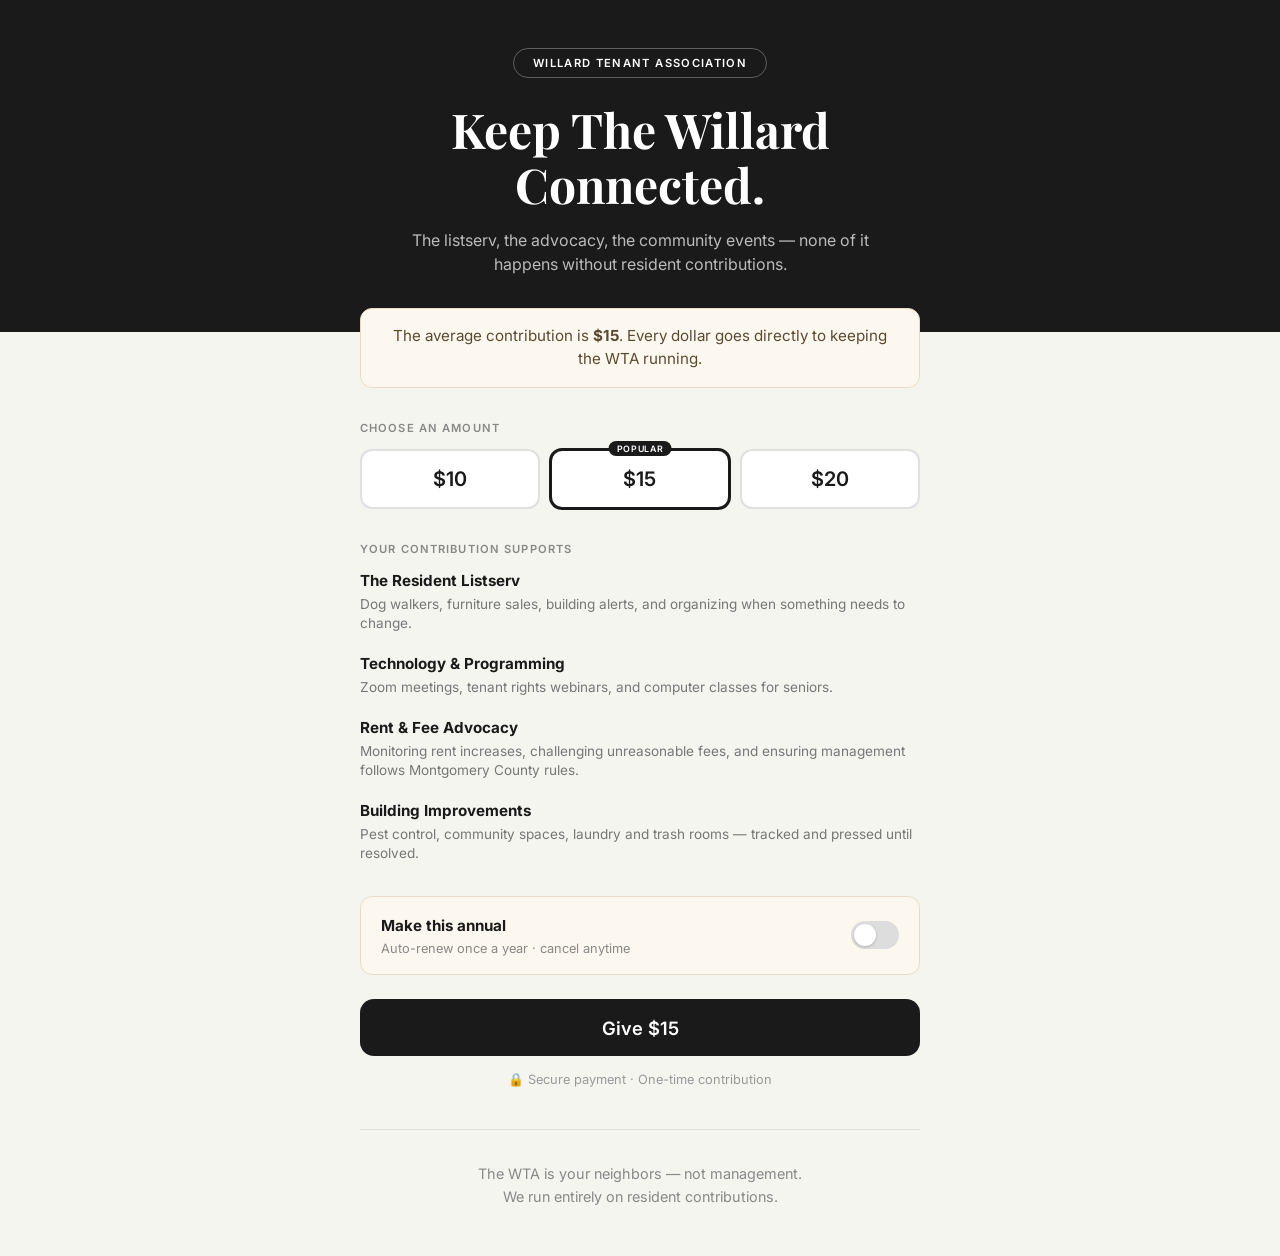
==== index.html @ 4422baaf "Add files via upload" ====
<!DOCTYPE html>
<html lang="en">
<head>
  <meta charset="UTF-8">
  <meta name="viewport" content="width=device-width, initial-scale=1.0">
  <title>Support the Willard Tenant Association</title>
  <link rel="preconnect" href="https://fonts.googleapis.com">
  <link rel="preconnect" href="https://fonts.gstatic.com" crossorigin>
  <link href="https://fonts.googleapis.com/css2?family=Playfair+Display:wght@700&family=Inter:wght@400;500;600&display=swap" rel="stylesheet">
  <link rel="stylesheet" href="style.css">
</head>
<body>
  <!-- Hero Section -->
  <header class="hero">
    <div class="hero-content">
      <span class="badge">WILLARD TENANT ASSOCIATION</span>
      <h1>Keep The Willard<br>Connected.</h1>
      <p class="subtitle">The listserv, the advocacy, the community events — none of it happens without resident contributions.</p>
    </div>
  </header>

  <!-- Main Content -->
  <main class="container">
    <!-- Social Proof Banner -->
    <div class="social-proof">
      The average contribution is <strong>$15</strong>. Every dollar goes directly to keeping the WTA running.
    </div>

    <!-- Amount Selection -->
    <section class="section">
      <h2 class="section-label">CHOOSE AN AMOUNT</h2>
      <div class="amount-grid">
        <button class="amount-btn" data-amount="10">$10</button>
        <button class="amount-btn selected" data-amount="15">
          <span class="popular-tag">POPULAR</span>
          $15
        </button>
        <button class="amount-btn" data-amount="20">$20</button>
      </div>
    </section>

    <!-- What Your Contribution Supports -->
    <section class="section">
      <h2 class="section-label">YOUR CONTRIBUTION SUPPORTS</h2>
      <div class="support-list">
        <div class="support-item">
          <div>
            <strong>The Resident Listserv</strong>
            <p>Dog walkers, furniture sales, building alerts, and organizing when something needs to change.</p>
          </div>
        </div>
        <div class="support-item">
          <div>
            <strong>Technology & Programming</strong>
            <p>Zoom meetings, tenant rights webinars, and computer classes for seniors.</p>
          </div>
        </div>
        <div class="support-item">
          <div>
            <strong>Rent & Fee Advocacy</strong>
            <p>Monitoring rent increases, challenging unreasonable fees, and ensuring management follows Montgomery County rules.</p>
          </div>
        </div>
        <div class="support-item">
          <div>
            <strong>Building Improvements</strong>
            <p>Pest control, community spaces, laundry and trash rooms — tracked and pressed until resolved.</p>
          </div>
        </div>
      </div>
    </section>

    <!-- Annual Toggle -->
    <div class="annual-toggle">
      <div>
        <strong>Make this annual</strong>
        <p>Auto-renew once a year · cancel anytime</p>
      </div>
      <label class="toggle" aria-label="Toggle annual contribution">
        <input type="checkbox" id="annual-toggle">
        <span class="toggle-slider"></span>
      </label>
    </div>

    <!-- CTA Button -->
    <button class="cta-btn" id="give-btn">Give $15</button>

    <!-- Trust Footer -->
    <div class="trust-footer">
      <p>&#128274; Secure payment · <span id="frequency-label">One-time contribution</span></p>
    </div>

    <!-- Closing Message -->
    <div class="closing">
      <p>The WTA is your neighbors — not management.<br>We run entirely on resident contributions.</p>
    </div>
  </main>

  <script src="config.js"></script>
  <script src="script.js"></script>
</body>
</html>
---- style.css ----
/* ===== Reset & Base ===== */
*, *::before, *::after {
  box-sizing: border-box;
  margin: 0;
  padding: 0;
}

body {
  font-family: 'Inter', -apple-system, BlinkMacSystemFont, sans-serif;
  background: #f5f5f0;
  color: #1a1a1a;
  line-height: 1.5;
  -webkit-font-smoothing: antialiased;
}

/* ===== Hero ===== */
.hero {
  background: #1a1a1a;
  color: #fff;
  text-align: center;
  padding: 3rem 1.5rem 3.5rem;
}

.badge {
  display: inline-block;
  border: 1px solid rgba(255,255,255,0.3);
  border-radius: 100px;
  padding: 0.35rem 1.2rem;
  font-size: 0.7rem;
  letter-spacing: 0.12em;
  font-weight: 600;
  margin-bottom: 1.5rem;
}

.hero h1 {
  font-family: 'Playfair Display', Georgia, serif;
  font-size: clamp(2rem, 6vw, 3rem);
  font-weight: 700;
  line-height: 1.15;
  margin-bottom: 1rem;
}

.subtitle {
  color: rgba(255,255,255,0.7);
  font-size: 1rem;
  max-width: 500px;
  margin: 0 auto;
}

/* ===== Container ===== */
.container {
  max-width: 600px;
  margin: 0 auto;
  padding: 0 1.25rem 3rem;
}

/* ===== Social Proof ===== */
.social-proof {
  background: #fdf8ef;
  border: 1px solid #e8dcc8;
  border-radius: 12px;
  padding: 1rem 1.5rem;
  text-align: center;
  font-size: 0.95rem;
  color: #5a4a32;
  margin-top: -1.5rem;
  position: relative;
  z-index: 1;
}

/* ===== Sections ===== */
.section {
  margin-top: 2rem;
}

.section-label {
  font-size: 0.7rem;
  letter-spacing: 0.1em;
  font-weight: 600;
  color: #888;
  margin-bottom: 0.75rem;
}

/* ===== Amount Grid ===== */
.amount-grid {
  display: grid;
  grid-template-columns: repeat(3, 1fr);
  gap: 0.6rem;
}

.amount-btn {
  position: relative;
  background: #fff;
  border: 2px solid #e0e0e0;
  border-radius: 12px;
  padding: 1rem 0.5rem;
  font-size: 1.25rem;
  font-weight: 600;
  font-family: inherit;
  cursor: pointer;
  transition: border-color 0.15s, box-shadow 0.15s;
  color: #1a1a1a;
}

.amount-btn:hover {
  border-color: #aaa;
}

.amount-btn.selected {
  border-color: #1a1a1a;
  box-shadow: 0 0 0 1px #1a1a1a;
}

.popular-tag {
  position: absolute;
  top: -10px;
  left: 50%;
  transform: translateX(-50%);
  background: #1a1a1a;
  color: #fff;
  font-size: 0.55rem;
  letter-spacing: 0.08em;
  padding: 2px 8px;
  border-radius: 100px;
  font-weight: 600;
}

/* ===== Custom Amount ===== */
.custom-amount-wrapper {
  display: none;
  align-items: center;
  margin-top: 0.75rem;
  background: #fff;
  border: 2px solid #1a1a1a;
  border-radius: 12px;
  padding: 0.75rem 1rem;
}

.custom-amount-wrapper.visible {
  display: flex;
}

.dollar-sign {
  font-size: 1.25rem;
  font-weight: 600;
  margin-right: 0.25rem;
  color: #1a1a1a;
}

#custom-amount {
  border: none;
  outline: none;
  font-size: 1.25rem;
  font-weight: 600;
  font-family: inherit;
  width: 100%;
  background: transparent;
  color: #1a1a1a;
}

#custom-amount::placeholder {
  color: #bbb;
  font-weight: 400;
}

/* Remove number input spinners */
#custom-amount::-webkit-outer-spin-button,
#custom-amount::-webkit-inner-spin-button {
  -webkit-appearance: none;
  margin: 0;
}
#custom-amount[type=number] {
  -moz-appearance: textfield;
}

/* ===== Support List ===== */
.support-list {
  display: flex;
  flex-direction: column;
  gap: 1.25rem;
}

.support-item {
  display: flex;
  gap: 1rem;
  align-items: flex-start;
}

.support-icon {
  font-size: 1.4rem;
  flex-shrink: 0;
  width: 2.5rem;
  height: 2.5rem;
  display: flex;
  align-items: center;
  justify-content: center;
  background: #f0f0eb;
  border-radius: 8px;
}

.support-item strong {
  display: block;
  font-size: 0.95rem;
  margin-bottom: 0.15rem;
}

.support-item p {
  font-size: 0.85rem;
  color: #777;
  line-height: 1.4;
}

/* ===== Annual Toggle ===== */
.annual-toggle {
  display: flex;
  justify-content: space-between;
  align-items: center;
  background: #fdf8ef;
  border: 1px solid #e8dcc8;
  border-radius: 12px;
  padding: 1rem 1.25rem;
  margin-top: 2rem;
}

.annual-toggle strong {
  font-size: 0.95rem;
}

.annual-toggle p {
  font-size: 0.8rem;
  color: #888;
  margin-top: 0.1rem;
}

/* Toggle Switch */
.toggle {
  position: relative;
  width: 48px;
  height: 28px;
  flex-shrink: 0;
}

.toggle input {
  opacity: 0;
  width: 0;
  height: 0;
}

.toggle-slider {
  position: absolute;
  cursor: pointer;
  inset: 0;
  background: #ddd;
  border-radius: 100px;
  transition: background 0.2s;
}

.toggle-slider::before {
  content: '';
  position: absolute;
  width: 22px;
  height: 22px;
  left: 3px;
  bottom: 3px;
  background: #fff;
  border-radius: 50%;
  transition: transform 0.2s;
  box-shadow: 0 1px 3px rgba(0,0,0,0.2);
}

.toggle input:checked + .toggle-slider {
  background: #1a1a1a;
}

.toggle input:checked + .toggle-slider::before {
  transform: translateX(20px);
}

/* ===== CTA Button ===== */
.cta-btn {
  display: block;
  width: 100%;
  padding: 1.1rem;
  margin-top: 1.5rem;
  background: #1a1a1a;
  color: #fff;
  border: none;
  border-radius: 14px;
  font-size: 1.15rem;
  font-weight: 600;
  font-family: inherit;
  cursor: pointer;
  transition: background 0.15s, transform 0.1s;
}

.cta-btn:hover {
  background: #333;
}

.cta-btn:active {
  transform: scale(0.985);
}

/* ===== Trust Footer ===== */
.trust-footer {
  text-align: center;
  margin-top: 0.85rem;
  font-size: 0.8rem;
  color: #999;
}

/* ===== Closing ===== */
.closing {
  text-align: center;
  margin-top: 2.5rem;
  padding-top: 2rem;
  border-top: 1px solid #e0e0e0;
  font-size: 0.9rem;
  color: #888;
  line-height: 1.6;
}

/* ===== Responsive ===== */
@media (max-width: 480px) {
  .hero {
    padding: 2rem 1.25rem 2.5rem;
  }

  .amount-grid {
    grid-template-columns: repeat(3, 1fr);
  }

  .popular-tag {
    font-size: 0.5rem;
  }
}
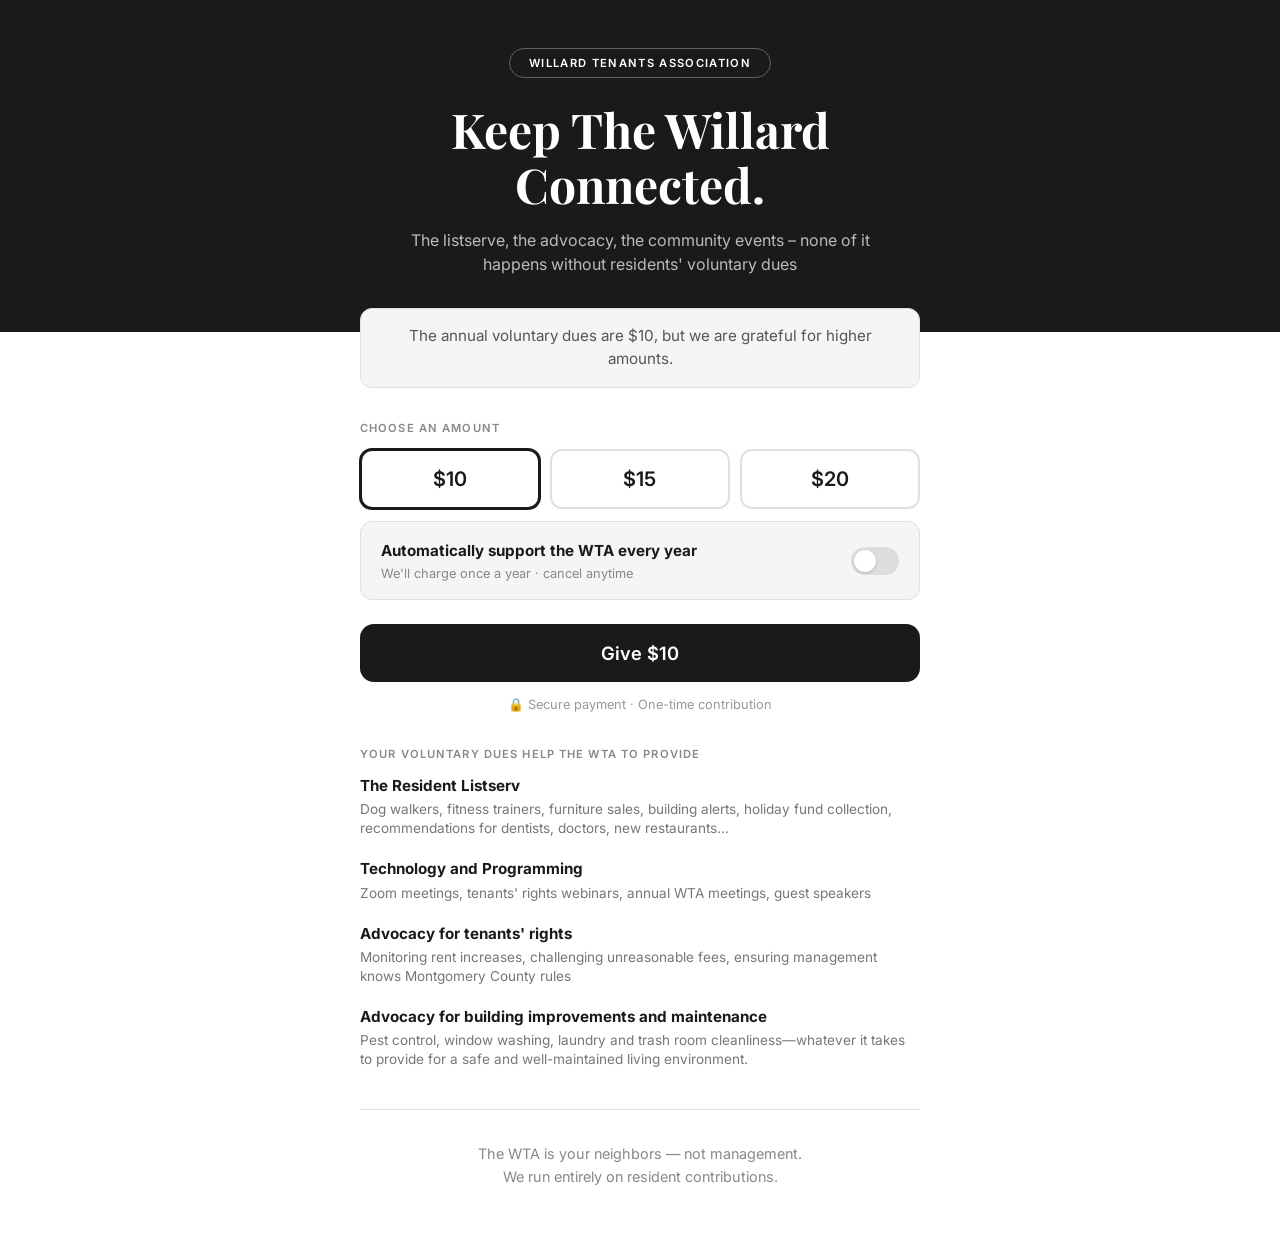
==== commit a32ba6e4: "Update donation page text and layout per user feedback - Revised subtitle and banner text to referen" ====
--- a/index.html
+++ b/index.html
@@ -3,7 +3,7 @@
 <head>
   <meta charset="UTF-8">
   <meta name="viewport" content="width=device-width, initial-scale=1.0">
-  <title>Support the Willard Tenant Association</title>
+  <title>Support the Willard Tenants Association</title>
   <link rel="preconnect" href="https://fonts.googleapis.com">
   <link rel="preconnect" href="https://fonts.gstatic.com" crossorigin>
   <link href="https://fonts.googleapis.com/css2?family=Playfair+Display:wght@700&family=Inter:wght@400;500;600&display=swap" rel="stylesheet">
@@ -13,82 +13,79 @@
   <!-- Hero Section -->
   <header class="hero">
     <div class="hero-content">
-      <span class="badge">WILLARD TENANT ASSOCIATION</span>
+      <span class="badge">WILLARD TENANTS ASSOCIATION</span>
       <h1>Keep The Willard<br>Connected.</h1>
-      <p class="subtitle">The listserv, the advocacy, the community events — none of it happens without resident contributions.</p>
+      <p class="subtitle">The listserve, the advocacy, the community events – none of it happens without residents' voluntary dues</p>
     </div>
   </header>
 
   <!-- Main Content -->
   <main class="container">
-    <!-- Social Proof Banner -->
+    <!-- Dues Info Banner -->
     <div class="social-proof">
-      The average contribution is <strong>$15</strong>. Every dollar goes directly to keeping the WTA running.
+      The annual voluntary dues are $10, but we are grateful for higher amounts.
     </div>
 
     <!-- Amount Selection -->
     <section class="section">
       <h2 class="section-label">CHOOSE AN AMOUNT</h2>
       <div class="amount-grid">
-        <button class="amount-btn" data-amount="10">$10</button>
-        <button class="amount-btn selected" data-amount="15">
-          <span class="popular-tag">POPULAR</span>
-          $15
-        </button>
+        <button class="amount-btn selected" data-amount="10">$10</button>
+        <button class="amount-btn" data-amount="15">$15</button>
         <button class="amount-btn" data-amount="20">$20</button>
+      </div>
+
+      <!-- Annual Toggle (just below amounts) -->
+      <div class="annual-toggle">
+        <div>
+          <strong>Automatically support the WTA every year</strong>
+          <p>We'll charge once a year · cancel anytime</p>
+        </div>
+        <label class="toggle" aria-label="Toggle annual contribution">
+          <input type="checkbox" id="annual-toggle">
+          <span class="toggle-slider"></span>
+        </label>
       </div>
     </section>
 
-    <!-- What Your Contribution Supports -->
-    <section class="section">
-      <h2 class="section-label">YOUR CONTRIBUTION SUPPORTS</h2>
-      <div class="support-list">
-        <div class="support-item">
-          <div>
-            <strong>The Resident Listserv</strong>
-            <p>Dog walkers, furniture sales, building alerts, and organizing when something needs to change.</p>
-          </div>
-        </div>
-        <div class="support-item">
-          <div>
-            <strong>Technology & Programming</strong>
-            <p>Zoom meetings, tenant rights webinars, and computer classes for seniors.</p>
-          </div>
-        </div>
-        <div class="support-item">
-          <div>
-            <strong>Rent & Fee Advocacy</strong>
-            <p>Monitoring rent increases, challenging unreasonable fees, and ensuring management follows Montgomery County rules.</p>
-          </div>
-        </div>
-        <div class="support-item">
-          <div>
-            <strong>Building Improvements</strong>
-            <p>Pest control, community spaces, laundry and trash rooms — tracked and pressed until resolved.</p>
-          </div>
-        </div>
-      </div>
-    </section>
-
-    <!-- Annual Toggle -->
-    <div class="annual-toggle">
-      <div>
-        <strong>Make this annual</strong>
-        <p>Auto-renew once a year · cancel anytime</p>
-      </div>
-      <label class="toggle" aria-label="Toggle annual contribution">
-        <input type="checkbox" id="annual-toggle">
-        <span class="toggle-slider"></span>
-      </label>
-    </div>
-
     <!-- CTA Button -->
-    <button class="cta-btn" id="give-btn">Give $15</button>
+    <button class="cta-btn" id="give-btn">Give $10</button>
 
     <!-- Trust Footer -->
     <div class="trust-footer">
       <p>&#128274; Secure payment · <span id="frequency-label">One-time contribution</span></p>
     </div>
+
+    <!-- What Your Voluntary Dues Support -->
+    <section class="section">
+      <h2 class="section-label">YOUR VOLUNTARY DUES HELP THE WTA TO PROVIDE</h2>
+      <div class="support-list">
+        <div class="support-item">
+          <div>
+            <strong>The Resident Listserv</strong>
+            <p>Dog walkers, fitness trainers, furniture sales, building alerts, holiday fund collection, recommendations for dentists, doctors, new restaurants…</p>
+          </div>
+        </div>
+        <div class="support-item">
+          <div>
+            <strong>Technology and Programming</strong>
+            <p>Zoom meetings, tenants' rights webinars, annual WTA meetings, guest speakers</p>
+          </div>
+        </div>
+        <div class="support-item">
+          <div>
+            <strong>Advocacy for tenants' rights</strong>
+            <p>Monitoring rent increases, challenging unreasonable fees, ensuring management knows Montgomery County rules</p>
+          </div>
+        </div>
+        <div class="support-item">
+          <div>
+            <strong>Advocacy for building improvements and maintenance</strong>
+            <p>Pest control, window washing, laundry and trash room cleanliness—whatever it takes to provide for a safe and well-maintained living environment.</p>
+          </div>
+        </div>
+      </div>
+    </section>
 
     <!-- Closing Message -->
     <div class="closing">
--- a/style.css
+++ b/style.css
@@ -7,7 +7,7 @@
 
 body {
   font-family: 'Inter', -apple-system, BlinkMacSystemFont, sans-serif;
-  background: #f5f5f0;
+  background: #ffffff;
   color: #1a1a1a;
   line-height: 1.5;
   -webkit-font-smoothing: antialiased;
@@ -56,13 +56,13 @@
 
 /* ===== Social Proof ===== */
 .social-proof {
-  background: #fdf8ef;
-  border: 1px solid #e8dcc8;
+  background: #f5f5f5;
+  border: 1px solid #e0e0e0;
   border-radius: 12px;
   padding: 1rem 1.5rem;
   text-align: center;
   font-size: 0.95rem;
-  color: #5a4a32;
+  color: #555;
   margin-top: -1.5rem;
   position: relative;
   z-index: 1;
@@ -111,19 +111,6 @@
   box-shadow: 0 0 0 1px #1a1a1a;
 }
 
-.popular-tag {
-  position: absolute;
-  top: -10px;
-  left: 50%;
-  transform: translateX(-50%);
-  background: #1a1a1a;
-  color: #fff;
-  font-size: 0.55rem;
-  letter-spacing: 0.08em;
-  padding: 2px 8px;
-  border-radius: 100px;
-  font-weight: 600;
-}
 
 /* ===== Custom Amount ===== */
 .custom-amount-wrapper {
@@ -215,11 +202,11 @@
   display: flex;
   justify-content: space-between;
   align-items: center;
-  background: #fdf8ef;
-  border: 1px solid #e8dcc8;
+  background: #f5f5f5;
+  border: 1px solid #e0e0e0;
   border-radius: 12px;
   padding: 1rem 1.25rem;
-  margin-top: 2rem;
+  margin-top: 0.75rem;
 }
 
 .annual-toggle strong {
@@ -330,7 +317,4 @@
     grid-template-columns: repeat(3, 1fr);
   }
 
-  .popular-tag {
-    font-size: 0.5rem;
-  }
-}
+}
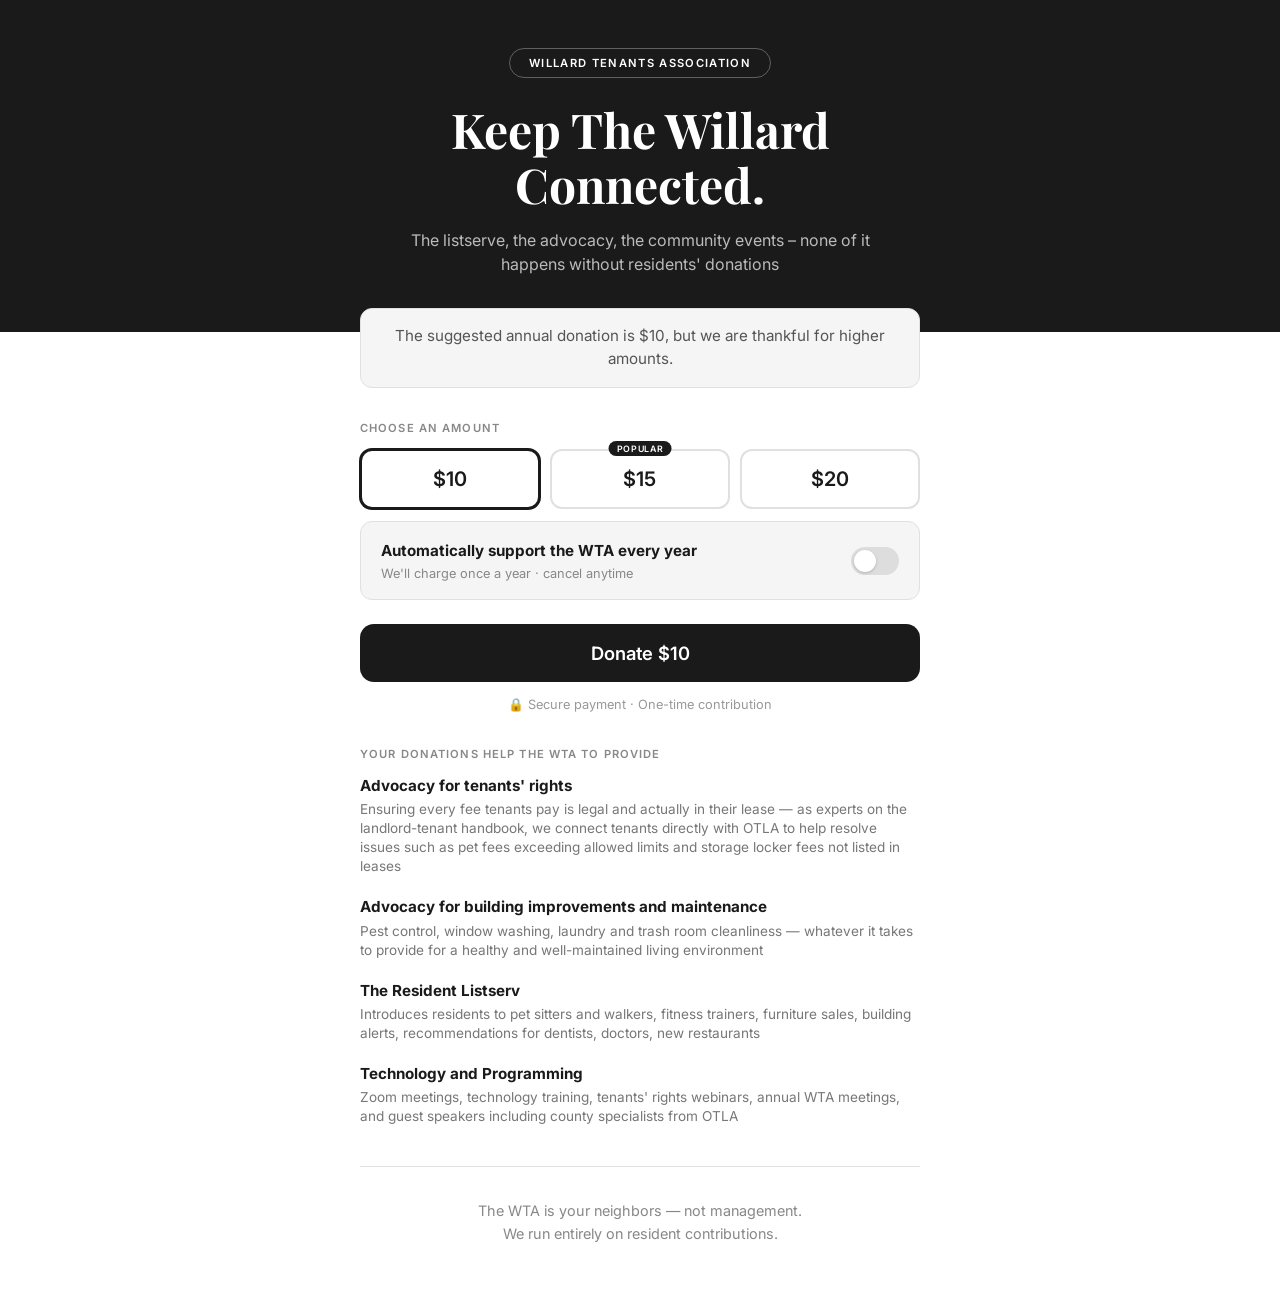
==== commit 6bbffb58: "Update donation page: switch to donation language, add POPULAR tag, revise support list - Changed du" ====
--- a/index.html
+++ b/index.html
@@ -15,15 +15,15 @@
     <div class="hero-content">
       <span class="badge">WILLARD TENANTS ASSOCIATION</span>
       <h1>Keep The Willard<br>Connected.</h1>
-      <p class="subtitle">The listserve, the advocacy, the community events – none of it happens without residents' voluntary dues</p>
+      <p class="subtitle">The listserve, the advocacy, the community events – none of it happens without residents' donations</p>
     </div>
   </header>
 
   <!-- Main Content -->
   <main class="container">
-    <!-- Dues Info Banner -->
+    <!-- Donation Info Banner -->
     <div class="social-proof">
-      The annual voluntary dues are $10, but we are grateful for higher amounts.
+      The suggested annual donation is $10, but we are thankful for higher amounts.
     </div>
 
     <!-- Amount Selection -->
@@ -31,7 +31,10 @@
       <h2 class="section-label">CHOOSE AN AMOUNT</h2>
       <div class="amount-grid">
         <button class="amount-btn selected" data-amount="10">$10</button>
-        <button class="amount-btn" data-amount="15">$15</button>
+        <button class="amount-btn" data-amount="15">
+          <span class="popular-tag">POPULAR</span>
+          $15
+        </button>
         <button class="amount-btn" data-amount="20">$20</button>
       </div>
 
@@ -49,39 +52,39 @@
     </section>
 
     <!-- CTA Button -->
-    <button class="cta-btn" id="give-btn">Give $10</button>
+    <button class="cta-btn" id="give-btn">Donate $10</button>
 
     <!-- Trust Footer -->
     <div class="trust-footer">
       <p>&#128274; Secure payment · <span id="frequency-label">One-time contribution</span></p>
     </div>
 
-    <!-- What Your Voluntary Dues Support -->
+    <!-- What Your Donations Support -->
     <section class="section">
-      <h2 class="section-label">YOUR VOLUNTARY DUES HELP THE WTA TO PROVIDE</h2>
+      <h2 class="section-label">YOUR DONATIONS HELP THE WTA TO PROVIDE</h2>
       <div class="support-list">
         <div class="support-item">
           <div>
+            <strong>Advocacy for tenants' rights</strong>
+            <p>Ensuring every fee tenants pay is legal and actually in their lease — as experts on the landlord-tenant handbook, we connect tenants directly with OTLA to help resolve issues such as pet fees exceeding allowed limits and storage locker fees not listed in leases</p>
+          </div>
+        </div>
+        <div class="support-item">
+          <div>
+            <strong>Advocacy for building improvements and maintenance</strong>
+            <p>Pest control, window washing, laundry and trash room cleanliness — whatever it takes to provide for a healthy and well-maintained living environment</p>
+          </div>
+        </div>
+        <div class="support-item">
+          <div>
             <strong>The Resident Listserv</strong>
-            <p>Dog walkers, fitness trainers, furniture sales, building alerts, holiday fund collection, recommendations for dentists, doctors, new restaurants…</p>
+            <p>Introduces residents to pet sitters and walkers, fitness trainers, furniture sales, building alerts, recommendations for dentists, doctors, new restaurants</p>
           </div>
         </div>
         <div class="support-item">
           <div>
             <strong>Technology and Programming</strong>
-            <p>Zoom meetings, tenants' rights webinars, annual WTA meetings, guest speakers</p>
-          </div>
-        </div>
-        <div class="support-item">
-          <div>
-            <strong>Advocacy for tenants' rights</strong>
-            <p>Monitoring rent increases, challenging unreasonable fees, ensuring management knows Montgomery County rules</p>
-          </div>
-        </div>
-        <div class="support-item">
-          <div>
-            <strong>Advocacy for building improvements and maintenance</strong>
-            <p>Pest control, window washing, laundry and trash room cleanliness—whatever it takes to provide for a safe and well-maintained living environment.</p>
+            <p>Zoom meetings, technology training, tenants' rights webinars, annual WTA meetings, and guest speakers including county specialists from OTLA</p>
           </div>
         </div>
       </div>
--- a/style.css
+++ b/style.css
@@ -111,6 +111,20 @@
   box-shadow: 0 0 0 1px #1a1a1a;
 }
 
+.popular-tag {
+  position: absolute;
+  top: -10px;
+  left: 50%;
+  transform: translateX(-50%);
+  background: #1a1a1a;
+  color: #fff;
+  font-size: 0.55rem;
+  letter-spacing: 0.08em;
+  padding: 2px 8px;
+  border-radius: 100px;
+  font-weight: 600;
+}
+
 
 /* ===== Custom Amount ===== */
 .custom-amount-wrapper {
